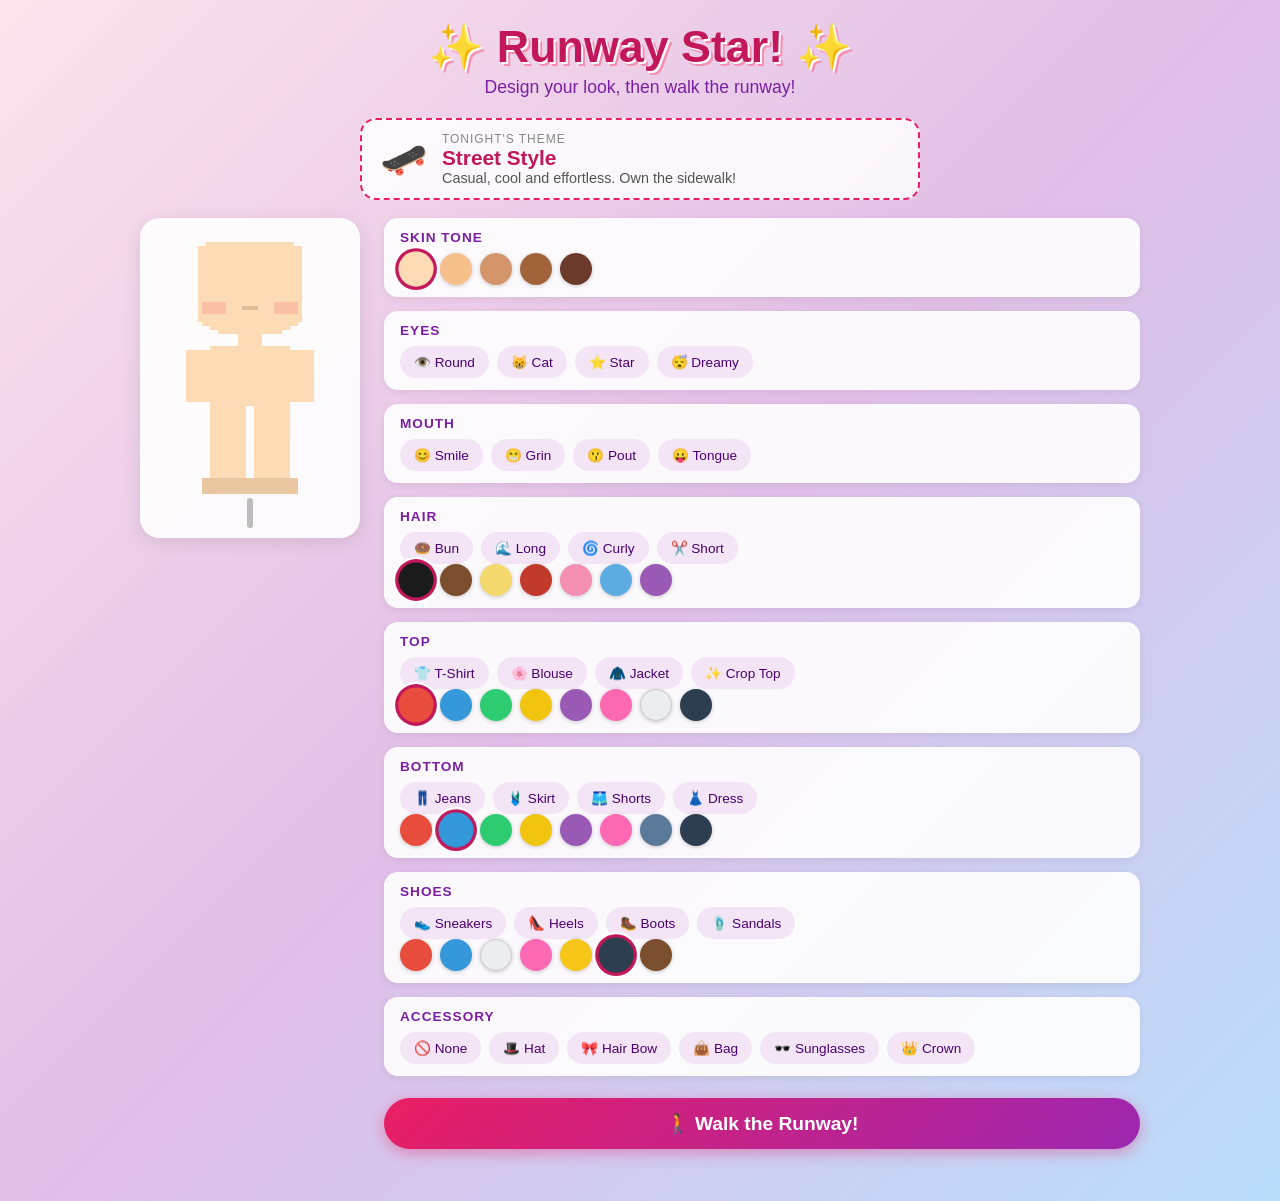
==== index.html @ ffd4b6d7 "Initial commit" ====
<!DOCTYPE html>
<html lang="en">
<head>
  <meta charset="UTF-8" />
  <meta name="viewport" content="width=device-width, initial-scale=1.0" />
  <title>Runway Star!</title>
  <link rel="icon" type="image/svg+xml" href="favicon.svg" />
  <link rel="stylesheet" href="style.css" />
</head>
<body>

  <!-- ===== SCREEN 1: DRESSING ROOM ===== -->
  <div id="screen-dress" class="screen active">
    <h1 class="game-title">✨ Runway Star! ✨</h1>
    <p class="subtitle">Design your look, then walk the runway!</p>

    <div class="theme-banner" id="theme-banner">
      <div class="theme-emoji" id="theme-emoji"></div>
      <div class="theme-text">
        <div class="theme-label">Tonight's theme</div>
        <div class="theme-name" id="theme-name"></div>
        <div class="theme-blurb" id="theme-blurb"></div>
      </div>
    </div>

    <div class="dress-layout">

      <!-- Character Preview -->
      <div class="character-frame">
        <canvas id="character" width="48" height="64" class="character-canvas"></canvas>
        <div class="mirror-stand"></div>
      </div>

      <!-- Options Panel -->
      <div class="options-panel">

        <!-- Skin Tone -->
        <div class="option-group">
          <h3>Skin Tone</h3>
          <div class="swatch-row" id="opts-skin">
            <div class="swatch" data-slot="skin" data-value="tone1" style="background:#FDDBB4;" title="Light"></div>
            <div class="swatch" data-slot="skin" data-value="tone2" style="background:#F5C08A;" title="Sand"></div>
            <div class="swatch" data-slot="skin" data-value="tone3" style="background:#D4956A;" title="Warm"></div>
            <div class="swatch" data-slot="skin" data-value="tone4" style="background:#A0633A;" title="Brown"></div>
            <div class="swatch" data-slot="skin" data-value="tone5" style="background:#6B3A2A;" title="Deep"></div>
          </div>
        </div>

        <!-- Eyes -->
        <div class="option-group">
          <h3>Eyes</h3>
          <div class="item-row" id="opts-eyes">
            <div class="item-btn" data-slot="eyes" data-value="round">👁️ Round</div>
            <div class="item-btn" data-slot="eyes" data-value="cat">😸 Cat</div>
            <div class="item-btn" data-slot="eyes" data-value="star">⭐ Star</div>
            <div class="item-btn" data-slot="eyes" data-value="sleepy">😴 Dreamy</div>
          </div>
        </div>

        <!-- Mouth -->
        <div class="option-group">
          <h3>Mouth</h3>
          <div class="item-row" id="opts-mouth">
            <div class="item-btn" data-slot="mouth" data-value="smile">😊 Smile</div>
            <div class="item-btn" data-slot="mouth" data-value="grin">😁 Grin</div>
            <div class="item-btn" data-slot="mouth" data-value="pout">😗 Pout</div>
            <div class="item-btn" data-slot="mouth" data-value="tongue">😛 Tongue</div>
          </div>
        </div>

        <!-- Hair -->
        <div class="option-group">
          <h3>Hair</h3>
          <div class="item-row" id="opts-hair">
            <div class="item-btn" data-slot="hair" data-value="bun">🍩 Bun</div>
            <div class="item-btn" data-slot="hair" data-value="long">🌊 Long</div>
            <div class="item-btn" data-slot="hair" data-value="curly">🌀 Curly</div>
            <div class="item-btn" data-slot="hair" data-value="short">✂️ Short</div>
          </div>
          <div class="item-row" id="opts-haircolor">
            <div class="swatch" data-slot="haircolor" data-value="black"   style="background:#1a1a1a;" title="Black"></div>
            <div class="swatch" data-slot="haircolor" data-value="brown"   style="background:#7B4F2E;" title="Brown"></div>
            <div class="swatch" data-slot="haircolor" data-value="blonde"  style="background:#F5D86E;" title="Blonde"></div>
            <div class="swatch" data-slot="haircolor" data-value="red"     style="background:#C0392B;" title="Red"></div>
            <div class="swatch" data-slot="haircolor" data-value="pink"    style="background:#F48FB1;" title="Pink"></div>
            <div class="swatch" data-slot="haircolor" data-value="blue"    style="background:#5DADE2;" title="Blue"></div>
            <div class="swatch" data-slot="haircolor" data-value="purple"  style="background:#9B59B6;" title="Purple"></div>
          </div>
        </div>

        <!-- Top -->
        <div class="option-group">
          <h3>Top</h3>
          <div class="item-row" id="opts-top">
            <div class="item-btn" data-slot="top" data-value="tshirt">👕 T-Shirt</div>
            <div class="item-btn" data-slot="top" data-value="blouse">🌸 Blouse</div>
            <div class="item-btn" data-slot="top" data-value="jacket">🧥 Jacket</div>
            <div class="item-btn" data-slot="top" data-value="crop">✨ Crop Top</div>
          </div>
          <div class="item-row" id="opts-topcolor">
            <div class="swatch" data-slot="topcolor" data-value="red"    style="background:#E74C3C;" title="Red"></div>
            <div class="swatch" data-slot="topcolor" data-value="blue"   style="background:#3498DB;" title="Blue"></div>
            <div class="swatch" data-slot="topcolor" data-value="green"  style="background:#2ECC71;" title="Green"></div>
            <div class="swatch" data-slot="topcolor" data-value="yellow" style="background:#F1C40F;" title="Yellow"></div>
            <div class="swatch" data-slot="topcolor" data-value="purple" style="background:#9B59B6;" title="Purple"></div>
            <div class="swatch" data-slot="topcolor" data-value="pink"   style="background:#FF69B4;" title="Pink"></div>
            <div class="swatch" data-slot="topcolor" data-value="white"  style="background:#ECEDEE;border:1px solid #ccc;" title="White"></div>
            <div class="swatch" data-slot="topcolor" data-value="black"  style="background:#2C3E50;" title="Black"></div>
          </div>
        </div>

        <!-- Bottom -->
        <div class="option-group">
          <h3>Bottom</h3>
          <div class="item-row" id="opts-bottom">
            <div class="item-btn" data-slot="bottom" data-value="jeans">👖 Jeans</div>
            <div class="item-btn" data-slot="bottom" data-value="skirt">🩱 Skirt</div>
            <div class="item-btn" data-slot="bottom" data-value="shorts">🩳 Shorts</div>
            <div class="item-btn" data-slot="bottom" data-value="dress">👗 Dress</div>
          </div>
          <div class="item-row" id="opts-bottomcolor">
            <div class="swatch" data-slot="bottomcolor" data-value="red"    style="background:#E74C3C;" title="Red"></div>
            <div class="swatch" data-slot="bottomcolor" data-value="blue"   style="background:#3498DB;" title="Blue"></div>
            <div class="swatch" data-slot="bottomcolor" data-value="green"  style="background:#2ECC71;" title="Green"></div>
            <div class="swatch" data-slot="bottomcolor" data-value="yellow" style="background:#F1C40F;" title="Yellow"></div>
            <div class="swatch" data-slot="bottomcolor" data-value="purple" style="background:#9B59B6;" title="Purple"></div>
            <div class="swatch" data-slot="bottomcolor" data-value="pink"   style="background:#FF69B4;" title="Pink"></div>
            <div class="swatch" data-slot="bottomcolor" data-value="denim"  style="background:#5B7A99;" title="Denim"></div>
            <div class="swatch" data-slot="bottomcolor" data-value="black"  style="background:#2C3E50;" title="Black"></div>
          </div>
        </div>

        <!-- Shoes -->
        <div class="option-group">
          <h3>Shoes</h3>
          <div class="item-row" id="opts-shoes">
            <div class="item-btn" data-slot="shoes" data-value="sneakers">👟 Sneakers</div>
            <div class="item-btn" data-slot="shoes" data-value="heels">👠 Heels</div>
            <div class="item-btn" data-slot="shoes" data-value="boots">🥾 Boots</div>
            <div class="item-btn" data-slot="shoes" data-value="sandals">🩴 Sandals</div>
          </div>
          <div class="item-row" id="opts-shoecolor">
            <div class="swatch" data-slot="shoecolor" data-value="red"    style="background:#E74C3C;" title="Red"></div>
            <div class="swatch" data-slot="shoecolor" data-value="blue"   style="background:#3498DB;" title="Blue"></div>
            <div class="swatch" data-slot="shoecolor" data-value="white"  style="background:#ECEDEE;border:1px solid #ccc;" title="White"></div>
            <div class="swatch" data-slot="shoecolor" data-value="pink"   style="background:#FF69B4;" title="Pink"></div>
            <div class="swatch" data-slot="shoecolor" data-value="gold"   style="background:#F5C518;" title="Gold"></div>
            <div class="swatch" data-slot="shoecolor" data-value="black"  style="background:#2C3E50;" title="Black"></div>
            <div class="swatch" data-slot="shoecolor" data-value="brown"  style="background:#7B4F2E;" title="Brown"></div>
          </div>
        </div>

        <!-- Accessory -->
        <div class="option-group">
          <h3>Accessory</h3>
          <div class="item-row" id="opts-accessory">
            <div class="item-btn" data-slot="accessory" data-value="none">🚫 None</div>
            <div class="item-btn" data-slot="accessory" data-value="hat">🎩 Hat</div>
            <div class="item-btn" data-slot="accessory" data-value="bow">🎀 Hair Bow</div>
            <div class="item-btn" data-slot="accessory" data-value="bag">👜 Bag</div>
            <div class="item-btn" data-slot="accessory" data-value="sunglasses">🕶️ Sunglasses</div>
            <div class="item-btn" data-slot="accessory" data-value="crown">👑 Crown</div>
          </div>
        </div>

        <button class="btn-runway" id="btn-runway" onclick="goToRunway()">
          🚶 Walk the Runway!
        </button>
        <p class="hint" id="hint-msg"></p>

      </div>
    </div>
  </div>

  <!-- ===== SCREEN 2: RUNWAY ===== -->
  <div id="screen-runway" class="screen">
    <h2 class="runway-title">🌟 The Runway 🌟</h2>
    <p class="runway-theme" id="runway-theme"></p>
    <div class="runway-stage">
      <div class="runway-floor"></div>
      <div class="runway-lights">
        <div class="light"></div><div class="light"></div><div class="light"></div>
        <div class="light"></div><div class="light"></div><div class="light"></div>
      </div>
      <div class="runway-character-wrap" id="runway-char-wrap">
        <canvas id="runway-character" width="48" height="64" class="character-canvas runway-canvas"></canvas>
      </div>
      <div class="audience">
        <span>👏</span><span>👏</span><span>👏</span>
        <span>👏</span><span>👏</span><span>👏</span>
      </div>
    </div>
  </div>

  <!-- ===== SCREEN 3: JUDGES ===== -->
  <div id="screen-judges" class="screen">
    <h2 class="judges-title">The Judges Decide...</h2>
    <div class="judges-row">

      <div class="judge-card" id="judge-coco">
        <div class="judge-avatar">💃</div>
        <div class="judge-name">Madame Coco</div>
        <div class="judge-quote" id="quote-coco"></div>
        <div class="judge-score" id="score-coco">—</div>
      </div>

      <div class="judge-card" id="judge-rose">
        <div class="judge-avatar">👵</div>
        <div class="judge-name">Grandma Rose</div>
        <div class="judge-quote" id="quote-rose"></div>
        <div class="judge-score" id="score-rose">—</div>
      </div>

      <div class="judge-card" id="judge-zach">
        <div class="judge-avatar">😎</div>
        <div class="judge-name">Zach Attack</div>
        <div class="judge-quote" id="quote-zach"></div>
        <div class="judge-score" id="score-zach">—</div>
      </div>

    </div>

    <div class="total-score-wrap" id="total-wrap" style="display:none">
      <div class="total-label">Total Score</div>
      <div class="total-score" id="total-score"></div>
      <div class="total-msg" id="total-msg"></div>
      <div class="theme-result" id="theme-result"></div>
      <button class="btn-runway" onclick="playAgain()">🔄 Design Again!</button>
    </div>
  </div>

  <script src="game.js"></script>
</body>
</html>
---- style.css ----
/* ===== BASE ===== */
* { box-sizing: border-box; margin: 0; padding: 0; }

body {
  font-family: 'Segoe UI', Tahoma, Geneva, Verdana, sans-serif;
  background: linear-gradient(135deg, #fce4ec, #e1bee7, #bbdefb);
  min-height: 100vh;
  overflow-x: hidden;
  color-scheme: light;
  color: #1a1a1a;
}

.screen { display: none; min-height: 100vh; padding: 20px; }
.screen.active { display: block; }

/* ===== TITLES ===== */
.game-title {
  text-align: center;
  font-size: 2.8rem;
  color: #c2185b;
  text-shadow: 2px 2px 0 #fff, 4px 4px 0 #f48fb1;
  margin-bottom: 4px;
}
.subtitle {
  text-align: center;
  color: #7b1fa2;
  font-size: 1.1rem;
  margin-bottom: 20px;
}

/* ===== DRESSING ROOM LAYOUT ===== */
.dress-layout {
  display: flex;
  gap: 24px;
  max-width: 1000px;
  margin: 0 auto;
  align-items: flex-start;
}

/* ===== PIXEL ART CANVAS ===== */
.character-canvas {
  width: 192px;
  height: 256px;
  image-rendering: pixelated;
  image-rendering: crisp-edges;
  display: block;
}

.runway-canvas {
  width: 192px;
  height: 256px;
}

/* ===== CHARACTER FRAME ===== */
.character-frame {
  flex: 0 0 220px;
  display: flex;
  flex-direction: column;
  align-items: center;
  position: sticky;
  top: 20px;
  background: rgba(255,255,255,0.9);
  border-radius: 20px;
  padding: 20px 10px 10px;
  box-shadow: 0 4px 20px rgba(0,0,0,0.1);
  color: #1a1a1a;
}

.mirror-stand {
  width: 6px;
  height: 30px;
  background: #bdbdbd;
  border-radius: 3px;
  margin-top: 4px;
}

/* ===== CHARACTER BASE ===== */
.character {
  position: relative;
  width: 120px;
  height: 220px;
}

.layer {
  position: absolute;
  top: 0; left: 0;
  width: 100%;
  height: 100%;
  pointer-events: none;
}

/* Body parts */
.body-head {
  position: absolute;
  width: 54px; height: 60px;
  border-radius: 50% 50% 45% 45%;
  top: 0; left: 50%;
  transform: translateX(-50%);
  background: #FDDBB4; /* default skin, overridden by JS */
}
.body-neck {
  position: absolute;
  width: 18px; height: 18px;
  top: 55px; left: 50%;
  transform: translateX(-50%);
  background: #FDDBB4;
}
.body-torso {
  position: absolute;
  width: 62px; height: 70px;
  border-radius: 10px 10px 6px 6px;
  top: 68px; left: 50%;
  transform: translateX(-50%);
  background: #FDDBB4;
}
.body-leg {
  position: absolute;
  width: 22px; height: 80px;
  border-radius: 6px 6px 10px 10px;
  top: 132px;
  background: #FDDBB4;
}
.body-leg.left  { left: 22px; }
.body-leg.right { right: 22px; }

.body-arm {
  position: absolute;
  width: 16px; height: 60px;
  border-radius: 8px;
  top: 72px;
  background: #FDDBB4;
}
.body-arm.left  { left: 8px;  transform: rotate(8deg); }
.body-arm.right { right: 8px; transform: rotate(-8deg); }

/* ===== EYES ===== */
.eye {
  position: absolute;
  width: 10px; height: 10px;
  border-radius: 50%;
  top: 26px;
  background: #2c3e50;
}
.eye.left  { left: 34px; }
.eye.right { left: 52px; }

/* cat eyes */
.eye.cat { border-radius: 50% 0; transform: rotate(-30deg); }
/* star eyes */
.eye.star {
  clip-path: polygon(50% 0%,61% 35%,98% 35%,68% 57%,79% 91%,50% 70%,21% 91%,32% 57%,2% 35%,39% 35%);
  background: #f1c40f;
  width: 12px; height: 12px;
}
/* sleepy eyes */
.eye.sleepy {
  height: 5px;
  border-radius: 0 0 8px 8px;
  border-top: 2px solid #2c3e50;
  background: transparent;
}

/* ===== HAIR STYLES ===== */
.hair-bun-main {
  position: absolute;
  width: 54px; height: 30px;
  border-radius: 50% 50% 0 0;
  top: -2px; left: 50%;
  transform: translateX(-50%);
}
.hair-bun-knot {
  position: absolute;
  width: 20px; height: 20px;
  border-radius: 50%;
  top: -12px; left: 50%;
  transform: translateX(-50%);
}
.hair-long-top {
  position: absolute;
  width: 60px; height: 35px;
  border-radius: 50% 50% 0 0;
  top: -4px; left: 50%;
  transform: translateX(-50%);
}
.hair-long-left, .hair-long-right {
  position: absolute;
  width: 14px; height: 90px;
  border-radius: 0 0 10px 10px;
  top: 18px;
}
.hair-long-left  { left: 18px; }
.hair-long-right { right: 18px; }

.hair-curly-top {
  position: absolute;
  width: 66px; height: 40px;
  border-radius: 50%;
  top: -6px; left: 50%;
  transform: translateX(-50%);
}
.hair-curly-side {
  position: absolute;
  width: 20px; height: 30px;
  border-radius: 50%;
  top: 18px;
}
.hair-curly-side.left  { left: 14px; }
.hair-curly-side.right { right: 14px; }

.hair-short-top {
  position: absolute;
  width: 58px; height: 28px;
  border-radius: 50% 50% 0 0;
  top: -2px; left: 50%;
  transform: translateX(-50%);
}
.hair-short-side {
  position: absolute;
  width: 12px; height: 20px;
  border-radius: 0 0 8px 8px;
  top: 16px;
}
.hair-short-side.left  { left: 20px; }
.hair-short-side.right { right: 20px; }

/* ===== CLOTHING SHAPES ===== */
/* Top */
.cloth-top {
  position: absolute;
  width: 66px; height: 55px;
  border-radius: 6px 6px 4px 4px;
  top: 68px; left: 50%;
  transform: translateX(-50%);
}
.cloth-sleeve {
  position: absolute;
  width: 14px; height: 40px;
  border-radius: 6px;
  top: 70px;
}
.cloth-sleeve.left  { left: 10px; }
.cloth-sleeve.right { right: 10px; }

/* Crop top shorter */
.cloth-top.crop { height: 38px; }

/* Jacket lapel */
.cloth-lapel {
  position: absolute;
  width: 12px; height: 30px;
  top: 72px; left: 50%;
  transform: translateX(-50%) rotate(0deg);
  border-radius: 4px;
  background: rgba(0,0,0,0.15);
}

/* Bottom */
.cloth-bottom {
  position: absolute;
  width: 66px; height: 70px;
  border-radius: 4px 4px 8px 8px;
  top: 122px; left: 50%;
  transform: translateX(-50%);
}
/* Skirt flares */
.cloth-bottom.skirt {
  width: 80px;
  border-radius: 4px 4px 40px 40px;
  height: 65px;
}
/* Dress covers more */
.cloth-bottom.dress {
  width: 80px; height: 100px;
  top: 88px;
  border-radius: 4px 4px 50px 50px;
}
/* Shorts shorter */
.cloth-bottom.shorts { height: 40px; }

/* Shoes */
.cloth-shoe {
  position: absolute;
  width: 24px; height: 16px;
  border-radius: 4px 4px 6px 6px;
  bottom: 0;
}
.cloth-shoe.left  { left: 18px; }
.cloth-shoe.right { right: 18px; }

/* Heels */
.cloth-shoe.heels { border-radius: 4px 10px 2px 2px; }
/* Boots taller */
.cloth-shoe.boots { height: 28px; border-radius: 4px 4px 4px 4px; }

/* Accessories */
.acc-hat {
  position: absolute;
  width: 64px; height: 24px;
  border-radius: 4px 4px 0 0;
  top: -14px; left: 50%;
  transform: translateX(-50%);
  background: #333;
}
.acc-hat-brim {
  position: absolute;
  width: 76px; height: 10px;
  border-radius: 4px;
  top: -2px; left: 50%;
  transform: translateX(-50%);
  background: #222;
}
.acc-bow {
  position: absolute;
  width: 24px; height: 14px;
  top: -6px; right: 14px;
  background: #e91e63;
  border-radius: 50% 0 50% 0;
  transform: rotate(-20deg);
}
.acc-bow::after {
  content: '';
  position: absolute;
  width: 14px; height: 24px;
  background: #e91e63;
  border-radius: 0 50% 0 50%;
  top: -5px; left: 5px;
  transform: rotate(20deg);
}
.acc-bag {
  position: absolute;
  width: 22px; height: 20px;
  border-radius: 4px;
  top: 100px; left: 2px;
  background: #e91e63;
  border: 2px solid #c2185b;
}
.acc-bag-strap {
  position: absolute;
  width: 2px; height: 30px;
  background: #c2185b;
  top: 72px; left: 12px;
  border-radius: 2px;
}
.acc-sunglasses {
  position: absolute;
  width: 50px; height: 12px;
  top: 22px; left: 50%;
  transform: translateX(-50%);
  display: flex;
  gap: 4px;
  align-items: center;
  justify-content: center;
}
.acc-lens {
  width: 16px; height: 12px;
  border-radius: 4px;
  background: rgba(0,0,0,0.7);
}
.acc-bridge {
  width: 8px; height: 2px;
  background: #555;
}
.acc-crown {
  position: absolute;
  width: 46px; height: 20px;
  top: -16px; left: 50%;
  transform: translateX(-50%);
  background: #F5C518;
  clip-path: polygon(0% 100%, 0% 40%, 20% 0%, 40% 60%, 50% 0%, 60% 60%, 80% 0%, 100% 40%, 100% 100%);
}

/* ===== OPTIONS PANEL ===== */
.options-panel {
  flex: 1;
  display: flex;
  flex-direction: column;
  gap: 14px;
}

.option-group {
  background: rgba(255,255,255,0.9);
  border-radius: 14px;
  padding: 12px 16px;
  box-shadow: 0 2px 8px rgba(0,0,0,0.07);
  color: #1a1a1a;
}
.option-group h3 {
  font-size: 0.85rem;
  text-transform: uppercase;
  letter-spacing: 1px;
  color: #7b1fa2;
  margin-bottom: 8px;
}

.swatch-row, .item-row {
  display: flex;
  flex-wrap: wrap;
  gap: 8px;
}

.swatch {
  width: 32px; height: 32px;
  border-radius: 50%;
  cursor: pointer;
  transition: transform 0.15s, box-shadow 0.15s;
  box-shadow: 0 1px 4px rgba(0,0,0,0.2);
}
.swatch:hover { transform: scale(1.15); }
.swatch.selected { box-shadow: 0 0 0 3px #c2185b, 0 0 0 5px white; transform: scale(1.1); }

.item-btn {
  padding: 6px 12px;
  border-radius: 20px;
  background: #f3e5f5;
  color: #4a0072;
  font-size: 0.85rem;
  cursor: pointer;
  border: 2px solid transparent;
  transition: all 0.15s;
  white-space: nowrap;
}
.item-btn:hover { background: #e1bee7; }
.item-btn.selected {
  background: #c2185b;
  color: white;
  border-color: #880e4f;
}

/* ===== RUNWAY BUTTON ===== */
.btn-runway {
  display: block;
  width: 100%;
  padding: 14px;
  font-size: 1.2rem;
  font-weight: bold;
  background: linear-gradient(135deg, #e91e63, #9c27b0);
  color: white;
  border: none;
  border-radius: 30px;
  cursor: pointer;
  box-shadow: 0 4px 15px rgba(233,30,99,0.4);
  transition: transform 0.15s, box-shadow 0.15s;
  margin-top: 8px;
}
.btn-runway:hover {
  transform: translateY(-2px);
  box-shadow: 0 6px 20px rgba(233,30,99,0.5);
}
.btn-runway:active { transform: translateY(0); }

.hint { color: #c62828; font-size: 0.85rem; text-align: center; min-height: 18px; }

/* ===== RUNWAY SCREEN ===== */
#screen-runway {
  background: linear-gradient(180deg, #1a1a2e 0%, #16213e 60%, #0f3460 100%);
}
#screen-runway.active {
  display: flex;
  flex-direction: column;
  align-items: center;
  justify-content: center;
}

.runway-title {
  color: #fff;
  font-size: 2rem;
  text-align: center;
  margin-bottom: 20px;
  text-shadow: 0 0 20px #f48fb1;
}

.runway-stage {
  position: relative;
  width: 700px;
  max-width: 95vw;
  height: 460px;
  overflow: hidden;
}

.runway-floor {
  position: absolute;
  bottom: 0; left: 0; right: 0;
  height: 120px;
  background: linear-gradient(180deg, #c2185b 0%, #880e4f 100%);
  border-top: 4px solid #f48fb1;
  border-radius: 4px 4px 0 0;
}

.runway-lights {
  position: absolute;
  top: 10px; left: 0; right: 0;
  display: flex;
  justify-content: space-around;
  padding: 0 40px;
}
.light {
  width: 18px; height: 18px;
  border-radius: 50%;
  background: #fff9c4;
  box-shadow: 0 0 12px 4px #fff176, 0 0 30px 8px rgba(255,235,59,0.5);
  animation: flicker 1.5s infinite alternate;
}
.light:nth-child(even) { animation-delay: 0.4s; }
.light:nth-child(3n)   { animation-delay: 0.8s; }

@keyframes flicker {
  from { opacity: 0.8; }
  to   { opacity: 1; box-shadow: 0 0 16px 6px #fff176, 0 0 40px 10px rgba(255,235,59,0.6); }
}

.runway-character-wrap {
  position: absolute;
  bottom: 110px;
  left: -200px;
}

.runway-canvas { transform-origin: bottom center; }

@keyframes walkRunway {
  0%   { left: -200px; }
  45%  { left: calc(50% - 96px); }
  55%  { left: calc(50% - 96px); }
  100% { left: calc(100% + 20px); }
}

.runway-character-wrap.walking {
  animation: walkRunway 4s ease-in-out forwards;
}

/* walk bob */
@keyframes walkBob {
  0%, 100% { transform: translateY(0); }
  25%       { transform: translateY(-6px); }
  75%       { transform: translateY(-6px); }
}
.runway-canvas.walking {
  animation: walkBob 0.5s infinite;
}

.audience {
  position: absolute;
  bottom: 4px; left: 0; right: 0;
  display: flex;
  justify-content: space-around;
  font-size: 1.6rem;
  animation: clap 0.8s infinite;
}
@keyframes clap {
  0%, 100% { transform: scale(1); }
  50%       { transform: scale(1.15); }
}

/* ===== JUDGES SCREEN ===== */
#screen-judges {
  background: linear-gradient(135deg, #fce4ec, #e1bee7);
  padding: 30px 20px;
}
#screen-judges.active {
  display: flex;
  flex-direction: column;
  align-items: center;
}

.judges-title {
  font-size: 2rem;
  color: #880e4f;
  margin-bottom: 30px;
  text-align: center;
}

.judges-row {
  display: flex;
  gap: 20px;
  flex-wrap: wrap;
  justify-content: center;
  margin-bottom: 30px;
}

.judge-card {
  background: #ffffff;
  border-radius: 20px;
  padding: 24px 20px;
  width: 200px;
  text-align: center;
  box-shadow: 0 4px 20px rgba(0,0,0,0.12);
  color: #1a1a1a;
  opacity: 0;
  transform: translateY(30px);
  transition: opacity 0.5s, transform 0.5s;
}
.judge-card.revealed {
  opacity: 1;
  transform: translateY(0);
}

.judge-avatar { font-size: 3rem; margin-bottom: 8px; }
.judge-name   { font-weight: bold; color: #6a1b9a; margin-bottom: 10px; }
.judge-quote  { font-size: 0.82rem; color: #444444; font-style: italic; min-height: 50px; margin-bottom: 12px; line-height: 1.4; }
.judge-score  {
  font-size: 2.2rem;
  font-weight: bold;
  color: #c2185b;
}

/* Total score */
.total-score-wrap {
  text-align: center;
  animation: popIn 0.5s ease;
}
@keyframes popIn {
  0%   { transform: scale(0.5); opacity: 0; }
  70%  { transform: scale(1.1); }
  100% { transform: scale(1); opacity: 1; }
}
.total-label { font-size: 1.1rem; color: #333333; }
.total-score { font-size: 4rem; font-weight: bold; color: #880e4f; }
.total-msg   { font-size: 1.2rem; color: #6a1b9a; margin: 8px 0 20px; }

/* Keyboard focus */
.item-btn:focus-visible, .swatch:focus-visible {
  outline: 3px solid #e91e63;
  outline-offset: 2px;
}

.judge-note {
  margin-top: 8px;
  font-size: 0.85em;
  font-style: normal;
  font-weight: 600;
  opacity: 0.85;
}

/* Round theme */
.theme-banner {
  display: flex;
  align-items: center;
  gap: 14px;
  max-width: 560px;
  margin: 0 auto 18px;
  padding: 12px 18px;
  background: rgba(255, 255, 255, 0.85);
  border: 2px dashed #e91e63;
  border-radius: 16px;
  text-align: left;
}
.theme-emoji { font-size: 2.4rem; line-height: 1; }
.theme-label { font-size: 0.75rem; text-transform: uppercase; letter-spacing: 0.08em; color: #888; }
.theme-name  { font-size: 1.3rem; font-weight: 700; color: #c2185b; }
.theme-blurb { font-size: 0.9rem; color: #555; }
.runway-theme { text-align: center; font-weight: 700; color: #f8bbd0; margin: -6px 0 10px; }
.theme-result { margin: 8px auto 14px; max-width: 460px; font-size: 0.95rem; line-height: 1.4; }
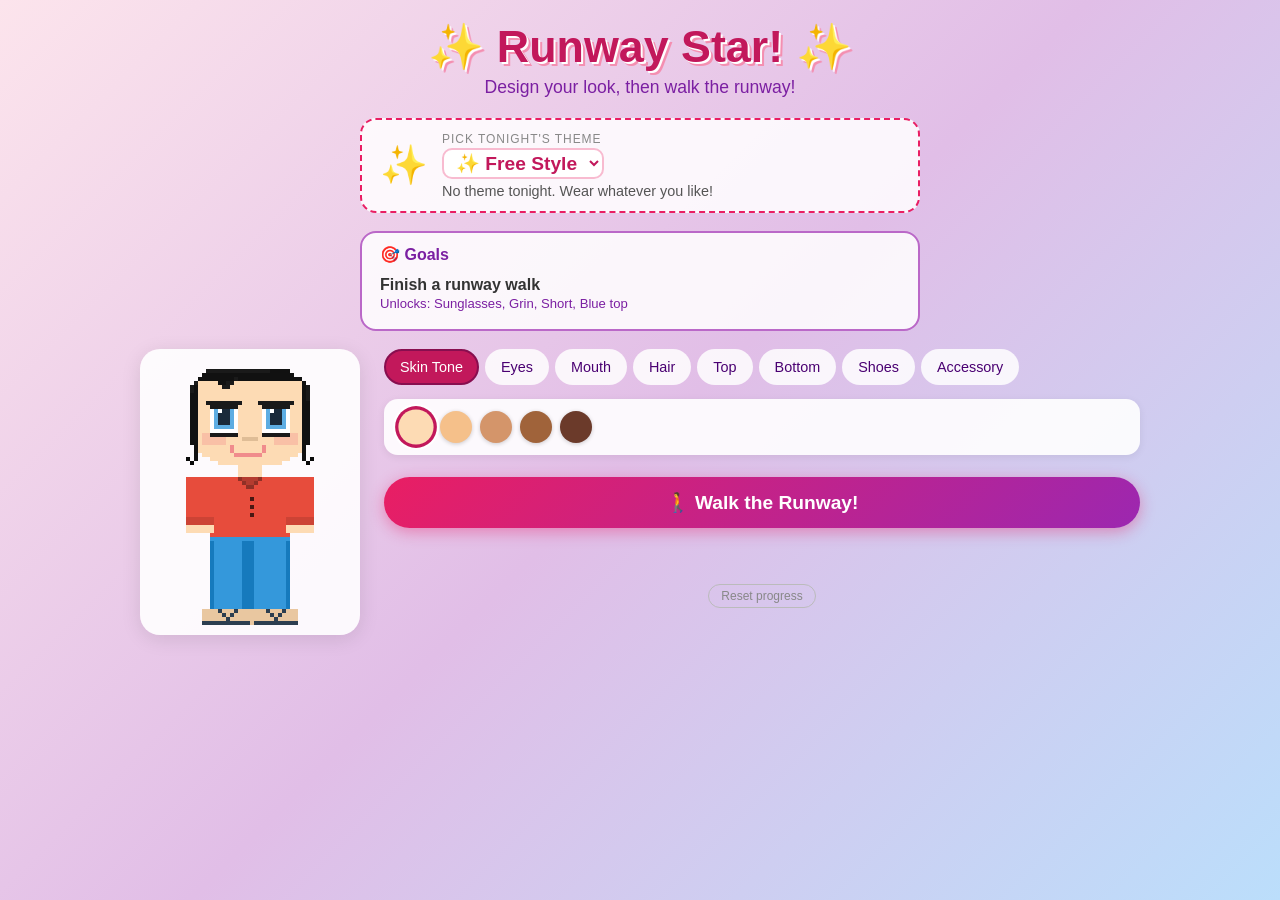
==== commit 5f2a1d38: "Add 10 themes, tabbed wardrobe, theme picker and two accessories - Wardrobe: category tabs, thumbnai" ====
--- a/index.html
+++ b/index.html
@@ -17,10 +17,15 @@
     <div class="theme-banner" id="theme-banner">
       <div class="theme-emoji" id="theme-emoji"></div>
       <div class="theme-text">
-        <div class="theme-label">Tonight's theme</div>
-        <div class="theme-name" id="theme-name"></div>
+        <label class="theme-label" for="theme-select">Pick tonight's theme</label>
+        <select class="theme-select" id="theme-select" aria-label="Pick the theme for this round"></select>
         <div class="theme-blurb" id="theme-blurb"></div>
       </div>
+    </div>
+
+    <div class="goals-panel" id="goals-panel">
+      <h3 class="goals-title">🎯 Goals</h3>
+      <ul class="goals-list" id="goals-list"></ul>
     </div>
 
     <div class="dress-layout">
@@ -28,11 +33,12 @@
       <!-- Character Preview -->
       <div class="character-frame">
         <canvas id="character" width="48" height="64" class="character-canvas"></canvas>
-        <div class="mirror-stand"></div>
       </div>
 
       <!-- Options Panel -->
       <div class="options-panel">
+
+        <div class="tabs" id="tabs" role="tablist" aria-label="Wardrobe categories"></div>
 
         <!-- Skin Tone -->
         <div class="option-group">
@@ -54,6 +60,7 @@
             <div class="item-btn" data-slot="eyes" data-value="cat">😸 Cat</div>
             <div class="item-btn" data-slot="eyes" data-value="star">⭐ Star</div>
             <div class="item-btn" data-slot="eyes" data-value="sleepy">😴 Dreamy</div>
+            <div class="item-btn" data-slot="eyes" data-value="visor">🥽 Visor</div>
           </div>
         </div>
 
@@ -76,6 +83,7 @@
             <div class="item-btn" data-slot="hair" data-value="long">🌊 Long</div>
             <div class="item-btn" data-slot="hair" data-value="curly">🌀 Curly</div>
             <div class="item-btn" data-slot="hair" data-value="short">✂️ Short</div>
+            <div class="item-btn" data-slot="hair" data-value="spiky">⚡ Spiky</div>
           </div>
           <div class="item-row" id="opts-haircolor">
             <div class="swatch" data-slot="haircolor" data-value="black"   style="background:#1a1a1a;" title="Black"></div>
@@ -85,6 +93,7 @@
             <div class="swatch" data-slot="haircolor" data-value="pink"    style="background:#F48FB1;" title="Pink"></div>
             <div class="swatch" data-slot="haircolor" data-value="blue"    style="background:#5DADE2;" title="Blue"></div>
             <div class="swatch" data-slot="haircolor" data-value="purple"  style="background:#9B59B6;" title="Purple"></div>
+            <div class="swatch" data-slot="haircolor" data-value="petal" style="background:#FFC4DD;" title="Petal Pink"></div>
           </div>
         </div>
 
@@ -96,6 +105,14 @@
             <div class="item-btn" data-slot="top" data-value="blouse">🌸 Blouse</div>
             <div class="item-btn" data-slot="top" data-value="jacket">🧥 Jacket</div>
             <div class="item-btn" data-slot="top" data-value="crop">✨ Crop Top</div>
+            <div class="item-btn" data-slot="top" data-value="puffer">🧥 Puffer Coat</div>
+            <div class="item-btn" data-slot="top" data-value="bodysuit">💥 Hero Suit</div>
+            <div class="item-btn" data-slot="top" data-value="jersey">🏀 Jersey</div>
+            <div class="item-btn" data-slot="top" data-value="striped">⚓ Striped Shirt</div>
+            <div class="item-btn" data-slot="top" data-value="leather">🎸 Leather Jacket</div>
+            <div class="item-btn" data-slot="top" data-value="blazer">👔 Blazer</div>
+            <div class="item-btn" data-slot="top" data-value="robe">🛁 Robe</div>
+            <div class="item-btn" data-slot="top" data-value="tiedye">🌈 Tie-Dye</div>
           </div>
           <div class="item-row" id="opts-topcolor">
             <div class="swatch" data-slot="topcolor" data-value="red"    style="background:#E74C3C;" title="Red"></div>
@@ -106,6 +123,8 @@
             <div class="swatch" data-slot="topcolor" data-value="pink"   style="background:#FF69B4;" title="Pink"></div>
             <div class="swatch" data-slot="topcolor" data-value="white"  style="background:#ECEDEE;border:1px solid #ccc;" title="White"></div>
             <div class="swatch" data-slot="topcolor" data-value="black"  style="background:#2C3E50;" title="Black"></div>
+            <div class="swatch" data-slot="topcolor" data-value="silver" style="background:#BDC3C7;" title="Silver"></div>
+            <div class="swatch" data-slot="topcolor" data-value="neon" style="background:#39FF14;" title="Neon"></div>
           </div>
         </div>
 
@@ -117,6 +136,14 @@
             <div class="item-btn" data-slot="bottom" data-value="skirt">🩱 Skirt</div>
             <div class="item-btn" data-slot="bottom" data-value="shorts">🩳 Shorts</div>
             <div class="item-btn" data-slot="bottom" data-value="dress">👗 Dress</div>
+            <div class="item-btn" data-slot="bottom" data-value="leggings">🩰 Leggings</div>
+            <div class="item-btn" data-slot="bottom" data-value="track">🏃 Track Pants</div>
+            <div class="item-btn" data-slot="bottom" data-value="tulle">🧁 Tulle Skirt</div>
+            <div class="item-btn" data-slot="bottom" data-value="jumpsuit">🛸 Space Pants</div>
+            <div class="item-btn" data-slot="bottom" data-value="leatherpants">🖤 Leather Pants</div>
+            <div class="item-btn" data-slot="bottom" data-value="slacks">🕴️ Slacks</div>
+            <div class="item-btn" data-slot="bottom" data-value="pajamas">🌙 PJ Pants</div>
+            <div class="item-btn" data-slot="bottom" data-value="flowy">🍃 Flowy Skirt</div>
           </div>
           <div class="item-row" id="opts-bottomcolor">
             <div class="swatch" data-slot="bottomcolor" data-value="red"    style="background:#E74C3C;" title="Red"></div>
@@ -127,6 +154,8 @@
             <div class="swatch" data-slot="bottomcolor" data-value="pink"   style="background:#FF69B4;" title="Pink"></div>
             <div class="swatch" data-slot="bottomcolor" data-value="denim"  style="background:#5B7A99;" title="Denim"></div>
             <div class="swatch" data-slot="bottomcolor" data-value="black"  style="background:#2C3E50;" title="Black"></div>
+            <div class="swatch" data-slot="bottomcolor" data-value="silver" style="background:#BDC3C7;" title="Silver"></div>
+            <div class="swatch" data-slot="bottomcolor" data-value="neon" style="background:#39FF14;" title="Neon"></div>
           </div>
         </div>
 
@@ -138,6 +167,12 @@
             <div class="item-btn" data-slot="shoes" data-value="heels">👠 Heels</div>
             <div class="item-btn" data-slot="shoes" data-value="boots">🥾 Boots</div>
             <div class="item-btn" data-slot="shoes" data-value="sandals">🩴 Sandals</div>
+            <div class="item-btn" data-slot="shoes" data-value="snowboots">❄️ Snow Boots</div>
+            <div class="item-btn" data-slot="shoes" data-value="hightops">🏀 High-Tops</div>
+            <div class="item-btn" data-slot="shoes" data-value="platforms">🎸 Platforms</div>
+            <div class="item-btn" data-slot="shoes" data-value="loafers">👞 Loafers</div>
+            <div class="item-btn" data-slot="shoes" data-value="slippers">🐰 Bunny Slippers</div>
+            <div class="item-btn" data-slot="shoes" data-value="cowboy">🤠 Cowboy Boots</div>
           </div>
           <div class="item-row" id="opts-shoecolor">
             <div class="swatch" data-slot="shoecolor" data-value="red"    style="background:#E74C3C;" title="Red"></div>
@@ -147,6 +182,8 @@
             <div class="swatch" data-slot="shoecolor" data-value="gold"   style="background:#F5C518;" title="Gold"></div>
             <div class="swatch" data-slot="shoecolor" data-value="black"  style="background:#2C3E50;" title="Black"></div>
             <div class="swatch" data-slot="shoecolor" data-value="brown"  style="background:#7B4F2E;" title="Brown"></div>
+            <div class="swatch" data-slot="shoecolor" data-value="silver" style="background:#BDC3C7;" title="Silver"></div>
+            <div class="swatch" data-slot="shoecolor" data-value="neon" style="background:#39FF14;" title="Neon"></div>
           </div>
         </div>
 
@@ -160,13 +197,28 @@
             <div class="item-btn" data-slot="accessory" data-value="bag">👜 Bag</div>
             <div class="item-btn" data-slot="accessory" data-value="sunglasses">🕶️ Sunglasses</div>
             <div class="item-btn" data-slot="accessory" data-value="crown">👑 Crown</div>
-          </div>
+            <div class="item-btn" data-slot="accessory" data-value="beanie">🧶 Beanie</div>
+            <div class="item-btn" data-slot="accessory" data-value="cape">🦸 Cape</div>
+            <div class="item-btn" data-slot="accessory" data-value="mask">🎭 Hero Mask</div>
+            <div class="item-btn" data-slot="accessory" data-value="headband">🎽 Headband</div>
+            <div class="item-btn" data-slot="accessory" data-value="wings">🧚 Fairy Wings</div>
+            <div class="item-btn" data-slot="accessory" data-value="piratehat">🏴‍☠️ Pirate Hat</div>
+            <div class="item-btn" data-slot="accessory" data-value="eyepatch">🩹 Eyepatch</div>
+            <div class="item-btn" data-slot="accessory" data-value="sash">🎗️ Sash</div>
+            <div class="item-btn" data-slot="accessory" data-value="helmet">🪐 Space Helmet</div>
+            <div class="item-btn" data-slot="accessory" data-value="bowtie">🪢 Bow Tie</div>
+            <div class="item-btn" data-slot="accessory" data-value="pearls">📿 Pearls</div>
+            <div class="item-btn" data-slot="accessory" data-value="sleepmask">😴 Sleep Mask</div>
+            <div class="item-btn" data-slot="accessory" data-value="flowercrown">🌼 Flower Crown</div>
+          </div>
+          <p class="slot-note" id="accessory-note"></p>
         </div>
 
         <button class="btn-runway" id="btn-runway" onclick="goToRunway()">
           🚶 Walk the Runway!
         </button>
         <p class="hint" id="hint-msg"></p>
+        <button class="btn-reset" id="btn-reset" type="button">Reset progress</button>
 
       </div>
     </div>
@@ -225,6 +277,7 @@
       <div class="total-score" id="total-score"></div>
       <div class="total-msg" id="total-msg"></div>
       <div class="theme-result" id="theme-result"></div>
+      <div class="unlock-result" id="unlock-result"></div>
       <button class="btn-runway" onclick="playAgain()">🔄 Design Again!</button>
     </div>
   </div>
--- a/style.css
+++ b/style.css
@@ -66,13 +66,6 @@
   color: #1a1a1a;
 }
 
-.mirror-stand {
-  width: 6px;
-  height: 30px;
-  background: #bdbdbd;
-  border-radius: 3px;
-  margin-top: 4px;
-}
 
 /* ===== CHARACTER BASE ===== */
 .character {
@@ -649,3 +642,154 @@
 .theme-blurb { font-size: 0.9rem; color: #555; }
 .runway-theme { text-align: center; font-weight: 700; color: #f8bbd0; margin: -6px 0 10px; }
 .theme-result { margin: 8px auto 14px; max-width: 460px; font-size: 0.95rem; line-height: 1.4; }
+
+/* Goals */
+.goals-panel {
+  max-width: 560px;
+  margin: 0 auto 18px;
+  padding: 12px 18px;
+  background: rgba(255, 255, 255, 0.85);
+  border: 2px solid #ba68c8;
+  border-radius: 16px;
+  text-align: left;
+}
+.goals-title { color: #7b1fa2; font-size: 1rem; margin-bottom: 6px; }
+.goals-list { list-style: none; }
+.goals-list li { padding: 6px 0; border-top: 1px dashed #ce93d8; display: flex; flex-direction: column; gap: 2px; }
+.goals-list li:first-child { border-top: none; }
+.goal-text { font-weight: 600; color: #333; }
+.goal-reward { font-size: 0.82rem; color: #7b1fa2; }
+.goal-done { font-weight: 600; color: #7b1fa2; }
+
+/* Locked and new options */
+.item-btn.locked, .swatch.locked { opacity: 0.45; filter: grayscale(0.7); cursor: not-allowed; }
+.item-btn.locked::after { content: ' 🔒'; }
+.swatch.locked { position: relative; }
+.swatch.locked::after {
+  content: '🔒';
+  position: absolute;
+  top: 50%; left: 50%;
+  transform: translate(-50%, -50%);
+  font-size: 11px;
+}
+.item-btn.is-new, .swatch.is-new { position: relative; }
+.item-btn.is-new::before, .swatch.is-new::before {
+  content: '✨';
+  position: absolute;
+  top: -9px; right: -6px;
+  font-size: 13px;
+  pointer-events: none;
+}
+
+/* Unlock results and reset */
+.unlock-result {
+  margin: 10px auto 14px;
+  max-width: 460px;
+  padding: 10px 14px;
+  background: #fff8e1;
+  border: 2px solid #f5c518;
+  border-radius: 12px;
+  font-size: 0.92rem;
+  line-height: 1.4;
+}
+.unlock-result:empty { display: none; }
+.unlock-head { font-weight: 700; color: #c2185b; margin-bottom: 2px; }
+.unlock-goal { font-style: italic; color: #555; }
+.unlock-items { margin-top: 4px; font-weight: 600; color: #7b1fa2; }
+.btn-reset {
+  display: block;
+  margin: 10px auto 0;
+  padding: 4px 12px;
+  background: transparent;
+  border: 1px solid #bbb;
+  border-radius: 12px;
+  color: #888;
+  font-size: 0.75rem;
+  cursor: pointer;
+}
+.btn-reset:hover { color: #c62828; border-color: #c62828; }
+.btn-reset.armed { color: #fff; background: #c62828; border-color: #c62828; }
+
+.judge-theme {
+  margin-top: 8px;
+  padding-top: 6px;
+  border-top: 1px dashed #ce93d8;
+  font-size: 0.8em;
+  font-style: italic;
+  color: #7b1fa2;
+}
+
+.slot-note { margin-top: 6px; font-size: 0.78rem; color: #7b1fa2; }
+
+/* ===== WARDROBE TABS + TILES ===== */
+[hidden] { display: none !important; }
+.tabs { display: flex; flex-wrap: wrap; gap: 6px; }
+.tab {
+  position: relative;
+  padding: 8px 14px;
+  border-radius: 20px;
+  border: 2px solid transparent;
+  background: rgba(255,255,255,0.85);
+  color: #4a0072;
+  font: inherit;
+  font-size: 0.9rem;
+  cursor: pointer;
+}
+.tab:hover { background: #e1bee7; }
+.tab[aria-selected="true"] { background: #c2185b; color: #fff; border-color: #880e4f; }
+.tab:focus-visible { outline: 3px solid #7b1fa2; outline-offset: 2px; }
+.tab .tab-new { margin-left: 4px; }
+
+.option-group { display: none; }
+.option-group.active-tab { display: block; }
+.option-group h3 { display: none; }
+
+.item-row:has(.item-btn) {
+  display: grid;
+  grid-template-columns: repeat(auto-fill, minmax(88px, 1fr));
+  gap: 8px;
+  margin-bottom: 12px;
+}
+.item-btn {
+  position: relative;
+  display: flex;
+  flex-direction: column;
+  align-items: center;
+  gap: 4px;
+  padding: 6px 4px;
+  border-radius: 12px;
+  white-space: normal;
+  text-align: center;
+  font-size: 0.8rem;
+}
+.item-btn .thumb {
+  width: 72px; height: 72px;
+  display: flex; align-items: center; justify-content: center;
+  background: #fff;
+  border-radius: 8px;
+  font-size: 1.8rem;
+}
+.item-btn .thumb canvas { width: 100%; height: 100%; object-fit: contain; image-rendering: pixelated; }
+.item-btn.locked::after { content: '🔒'; position: absolute; top: 4px; right: 6px; font-size: 0.9rem; }
+.item-btn.locked .thumb canvas { opacity: 0.5; }
+.group-head {
+  grid-column: 1 / -1;
+  font-size: 0.75rem;
+  text-transform: uppercase;
+  letter-spacing: 1px;
+  color: #7b1fa2;
+  border-bottom: 1px solid #e1bee7;
+  padding-bottom: 2px;
+  margin-top: 4px;
+}
+.more-note { font-size: 0.78rem; color: #7b1fa2; margin: 0 0 8px; }
+.theme-tag { position: absolute; top: 3px; left: 5px; font-size: 0.75rem; opacity: 0.9; }
+
+/* Theme selector in the banner */
+.theme-label { display: block; }
+.theme-select {
+  font: inherit; font-size: 1.2rem; font-weight: 700; color: #c2185b;
+  background: #fff; border: 2px solid #f8bbd0; border-radius: 10px;
+  padding: 2px 8px; margin: 2px 0 4px; cursor: pointer; max-width: 100%;
+}
+.theme-select:focus-visible { outline: 3px solid #7b1fa2; outline-offset: 2px; }
